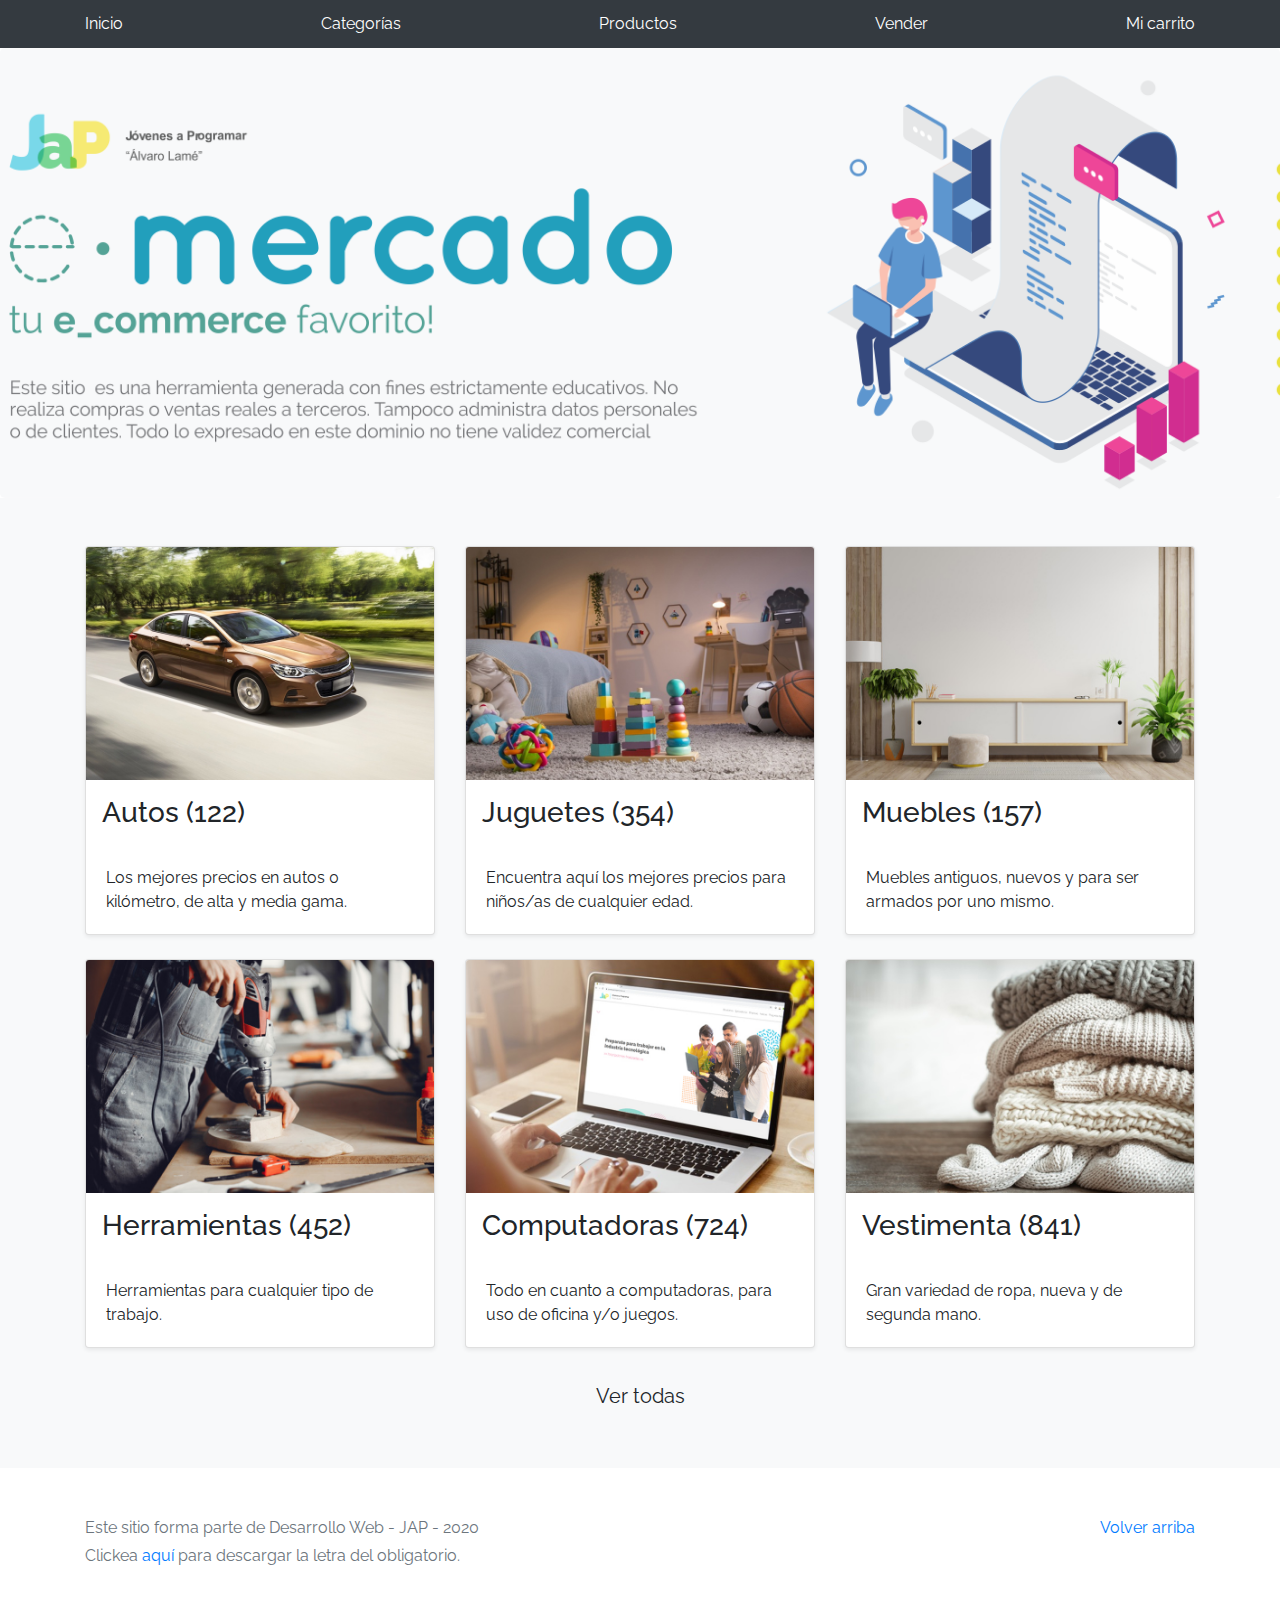
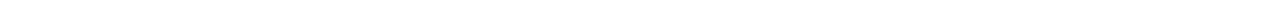
==== index.html @ cc9222b6 "Ingreso al repositorio" ====
<!DOCTYPE html>
<!-- saved from url=(0049)https://getbootstrap.com/docs/4.3/examples/album/ -->
<html lang="en">
  <head>
    <meta http-equiv="Content-Type" content="text/html; charset=UTF-8">
    <meta name="viewport" content="width=device-width, initial-scale=1, shrink-to-fit=no">
    <meta name="description" content="">
    <title>eMercado - Todo lo que busques está aquí</title>

    <link rel="canonical" href="https://getbootstrap.com/docs/4.3/examples/album/">
    <link href="https://fonts.googleapis.com/css?family=Raleway:300,300i,400,400i,700,700i,900,900i" rel="stylesheet">
    <!-- Bootstrap core CSS -->
    <link href="css/bootstrap.min.css" rel="stylesheet">
    <link href="css/styles.css" rel="stylesheet">
  </head>
  <body>
    <nav class="site-header sticky-top py-1 bg-dark">
      <div class="container d-flex flex-column flex-md-row justify-content-between">
        <a class="py-2 d-none d-md-inline-block" href="index.html">Inicio</a>
        <a class="py-2 d-none d-md-inline-block" href="categories.html">Categorías</a>
        <a class="py-2 d-none d-md-inline-block" href="products.html">Productos</a>
        <a class="py-2 d-none d-md-inline-block" href="sell.html">Vender</a>
        <a class="py-2 d-none d-md-inline-block" href="cart.html">Mi carrito</a>
      </div>
    </nav>
    <main role="main">
      <section class="jumbotron text-center">
        <div class="m-5">
          <h1></h1>
        </div>
      </section>
      <div class="album py-5 bg-light">
        <div class="container">
          <div class="row">
            <div class="col-md-4">
              <a href="categories.html" class="card mb-4 shadow-sm custom-card">
                <img class="bd-placeholder-img card-img-top"  src="img/cat1.jpg">
                <h3 class="m-3">Autos (122)</h3>
                <div class="card-body">
                  <p class="card-text">Los mejores precios en autos 0 kilómetro, de alta y media gama.</p>
                </div>
              </a>
            </div>
            <div class="col-md-4">
                <a href="categories.html" class="card mb-4 shadow-sm custom-card">
                  <img class="bd-placeholder-img card-img-top" src="img/cat2.jpg">
                  <h3 class="m-3">Juguetes (354)</h3>
                  <div class="card-body">
                    <p class="card-text">Encuentra aquí los mejores precios para niños/as de cualquier edad.</p>
                  </div>
                </a>
            </div>
            <div class="col-md-4">
                <a href="categories.html" class="card mb-4 shadow-sm custom-card">
                  <img class="bd-placeholder-img card-img-top" src="img/cat3.jpg">
                  <h3 class="m-3">Muebles (157)</h3>
                  <div class="card-body">
                    <p class="card-text">Muebles antiguos, nuevos y para ser armados por uno mismo.</p>
                  </div>
                </a>
            </div>
            <div class="col-md-4">
                <a href="categories.html" class="card mb-4 shadow-sm custom-card">
                  <img class="bd-placeholder-img card-img-top" src="img/cat4.jpg">
                  <h3 class="m-3">Herramientas (452)</h3>
                  <div class="card-body">
                    <p class="card-text">Herramientas para cualquier tipo de trabajo.</p>
                  </div>
                </a>
            </div>
            <div class="col-md-4">
                <a href="categories.html" class="card mb-4 shadow-sm custom-card">
                  <img class="bd-placeholder-img card-img-top" src="img/cat5.jpg">
                  <h3 class="m-3">Computadoras (724)</h3>
                  <div class="card-body">
                    <p class="card-text">Todo en cuanto a computadoras, para uso de oficina y/o juegos.</p>
                  </div>
                </a>
            </div>
            <div class="col-md-4">
                <a href="categories.html" class="card mb-4 shadow-sm custom-card">
                  <img class="bd-placeholder-img card-img-top" src="img/cat6.jpg">
                  <h3 class="m-3">Vestimenta (841)</h3>
                  <div class="card-body">
                    <p class="card-text">Gran variedad de ropa, nueva y de segunda mano.</p>
                  </div>
                </a>
            </div>
          </div>
          <div class="row">
              <a type="button" class="btn btn-light btn-lg btn-block" href="categories.html">Ver todas</a>
          </div>
        </div>
      </div>
    </main>
    <footer class="text-muted">
      <div class="container">
        <p class="float-right">
          <a href="#">Volver arriba</a>
        </p>
        <p>Este sitio forma parte de Desarrollo Web - JAP - 2020</p>
        <p>Clickea <a target="_blank" href="Letra.pdf">aquí</a> para descargar la letra del obligatorio.</p>
      </div>
    </footer>
    <script src="js/jquery-3.4.1.min.js"></script>
    <script src="js/bootstrap.bundle.min.js"></script>
    <script src="js/init.js"></script>
  </body>
</html>
---- css/styles.css ----
.jumbotron, .card-body, .container, .site-header{
    font-family: 'Raleway', serif !important;
}

.jumbotron .display-4{
    font-weight: bold;
}

.jumbotron {
  height: 50vh;
  padding: 5em inherit;
  margin-bottom: 0;
  background-color: #53C0FB;
  background: url('../img/cover_back.png');
  background-size: cover;
  background-position: center;
  background-repeat: no-repeat;
  color: black;
  font-weight: bold;
}

@media (min-width: 768px) {
  .jumbotron {
    padding-top: 6rem;
    padding-bottom: 6rem;
  }
}

.jumbotron p:last-child {
  margin-bottom: 0;
}

.jumbotron-heading {
  font-weight: 300;
}

.jumbotron .container {
  max-width: 40rem;
  background-color: rgba(255, 255, 255, 0.5);
  border-radius: 10px;
  text-shadow: 1px 1px 2px grey;
}

.jumbotron .lead{
  font-size: 38px;
}

footer {
  padding-top: 3rem;
  padding-bottom: 3rem;
}

footer p {
  margin-bottom: .25rem;
}

.site-header a {
  color: white;
  transition: ease-in-out color .15s;
}

.light-text {
  color: white;
}

.site-header .dropdown-menu a {
  color: black;
}

.dropzone{
  border: 2px dashed #0087F7;
  border-radius: 5px;
  background: white;
}

.alert{
  position: fixed;
  top:80px;
  width: 50%;
  left: 50%;
  transform: translate(-50%, 0);
}

.lds-ring {
  display: inline-block;
  position: relative;
  width: 64px;
  height: 64px;
  top:50%;
  left: 50%;
}
.lds-ring div {
  box-sizing: border-box;
  display: block;
  position: absolute;
  width: 51px;
  height: 51px;
  margin: 6px;
  border: 6px solid #fff;
  border-radius: 50%;
  animation: lds-ring 1.2s cubic-bezier(0.5, 0, 0.5, 1) infinite;
  border-color: #fff transparent transparent transparent;
}
.lds-ring div:nth-child(1) {
  animation-delay: -0.45s;
}
.lds-ring div:nth-child(2) {
  animation-delay: -0.3s;
}
.lds-ring div:nth-child(3) {
  animation-delay: -0.15s;
}
@keyframes lds-ring {
  0% {
    transform: rotate(0deg);
  }
  100% {
    transform: rotate(360deg);
  }
}

#spinner-wrapper{
  position: fixed;
  background-color: rgba(0,0,0,0.5);
  width:100%;
  height: 100%;
  top:0;
  left:0;
  z-index: 1021;
  display: none;
}

a.custom-card,
a.custom-card:hover {
  color: inherit;
  text-decoration: inherit;
}

.checked {
  color: orange;
}
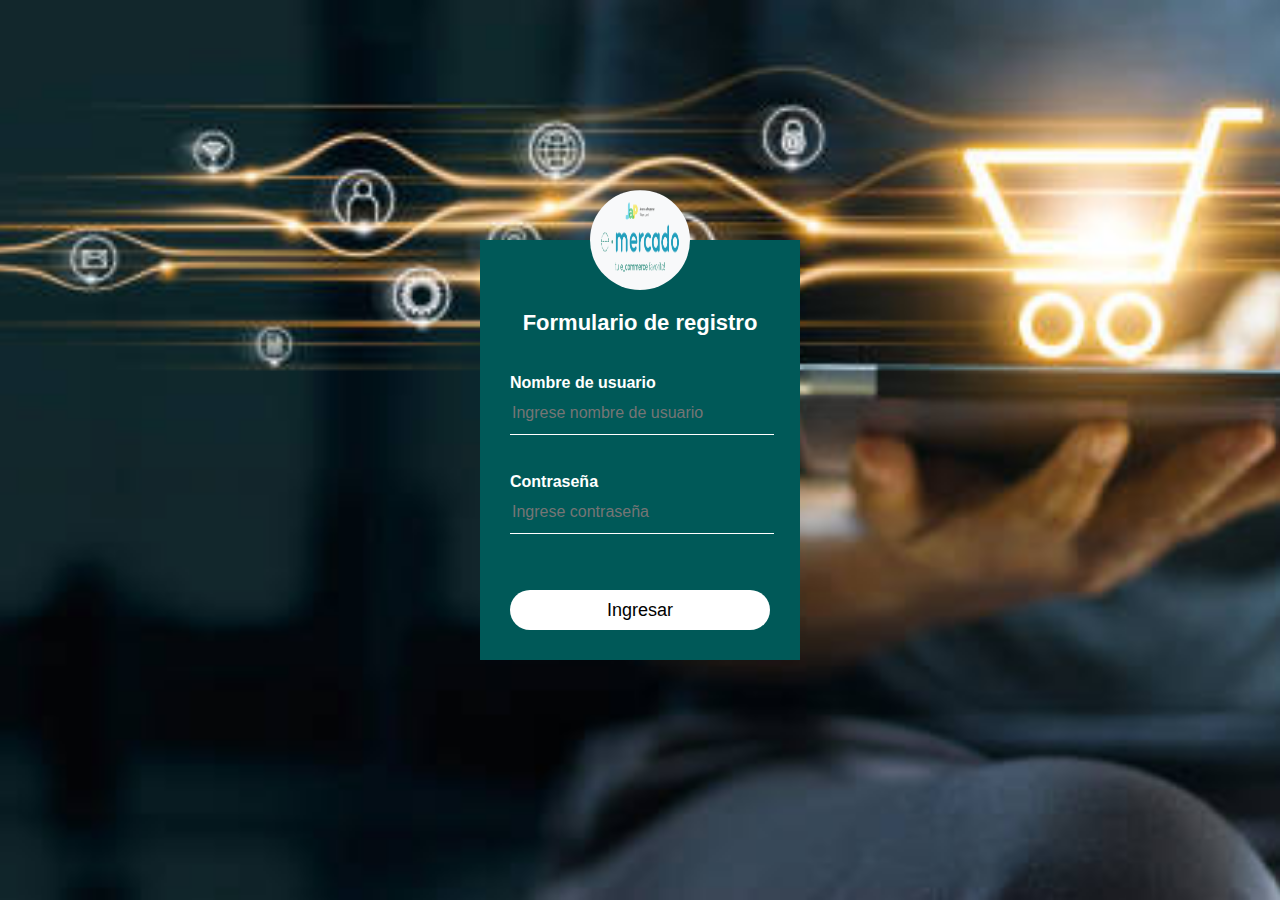
==== commit d4b19f78: "login semi terminado" ====
--- a/index.html
+++ b/index.html
@@ -6,6 +6,8 @@
     <meta name="viewport" content="width=device-width, initial-scale=1, shrink-to-fit=no">
     <meta name="description" content="">
     <title>eMercado - Todo lo que busques está aquí</title>
+    <script src="js/index.js"></script>
+    
 
     <link rel="canonical" href="https://getbootstrap.com/docs/4.3/examples/album/">
     <link href="https://fonts.googleapis.com/css?family=Raleway:300,300i,400,400i,700,700i,900,900i" rel="stylesheet">
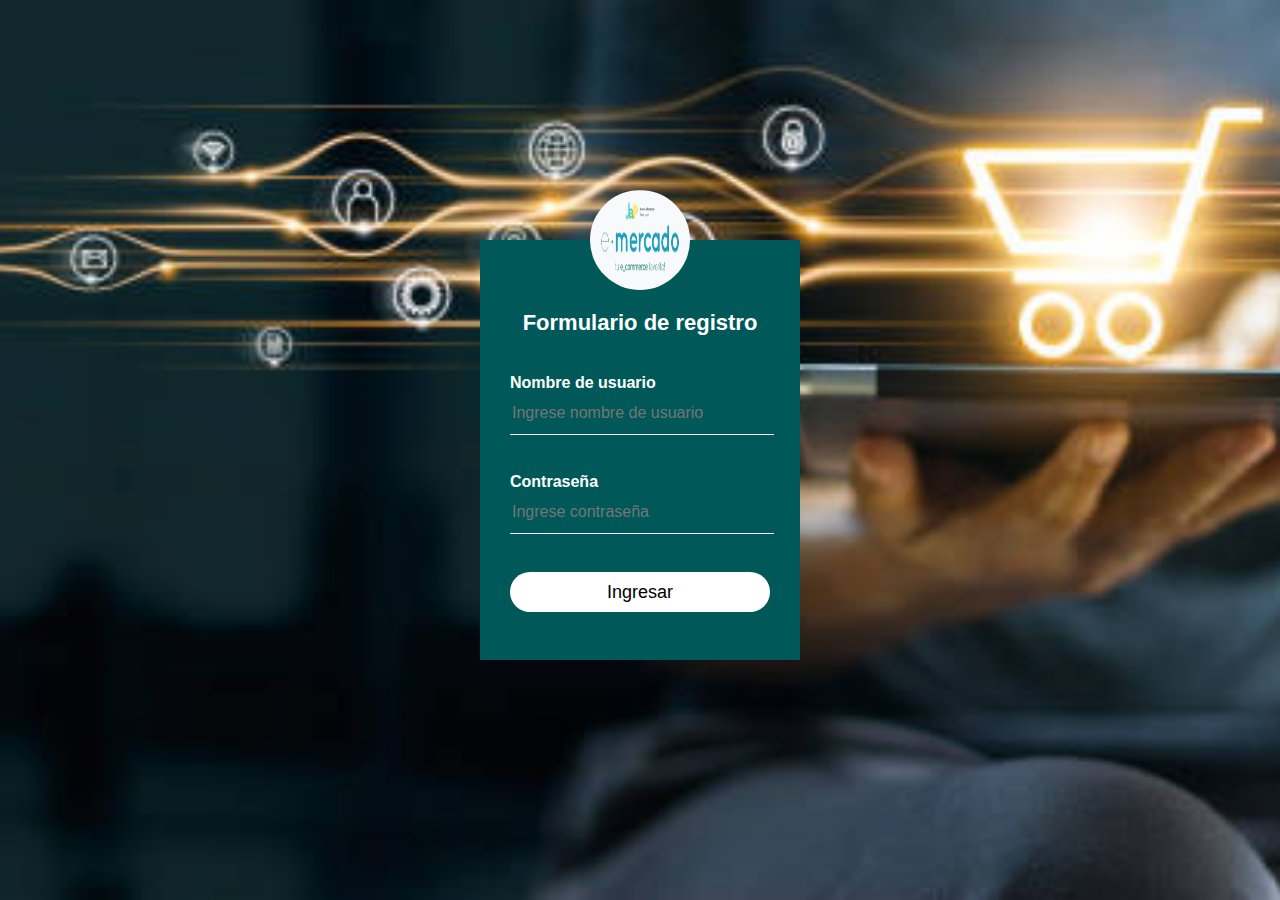
==== commit d1a463e6: "log con google" ====
--- a/index.html
+++ b/index.html
@@ -7,8 +7,11 @@
     <meta name="description" content="">
     <title>eMercado - Todo lo que busques está aquí</title>
     <script src="js/index.js"></script>
-    
-
+    <link rel="stylesheet" href="css/btndesconectar.css">
+    <meta name="google-signin-scope" content="profile email">
+  <meta name="google-signin-client_id" content="748849791590-n914us68i9hsei03qh4ueq1835dlusgj.apps.googleusercontent.com">
+  <script src="https://apis.google.com/js/platform.js?onload=onLoad" async defer></script>
+   
     <link rel="canonical" href="https://getbootstrap.com/docs/4.3/examples/album/">
     <link href="https://fonts.googleapis.com/css?family=Raleway:300,300i,400,400i,700,700i,900,900i" rel="stylesheet">
     <!-- Bootstrap core CSS -->
@@ -16,13 +19,24 @@
     <link href="css/styles.css" rel="stylesheet">
   </head>
   <body>
-    <nav class="site-header sticky-top py-1 bg-dark">
+    
+    <nav class="site-header sticky-top py-1 bg-dark" >
       <div class="container d-flex flex-column flex-md-row justify-content-between">
         <a class="py-2 d-none d-md-inline-block" href="index.html">Inicio</a>
         <a class="py-2 d-none d-md-inline-block" href="categories.html">Categorías</a>
         <a class="py-2 d-none d-md-inline-block" href="products.html">Productos</a>
         <a class="py-2 d-none d-md-inline-block" href="sell.html">Vender</a>
         <a class="py-2 d-none d-md-inline-block" href="cart.html">Mi carrito</a>
+        <div id="usuarioconectado"></div>
+        <button class="btndesconectar" onclick="desconectar()">Desconectar</button>
+       
+     <script>
+
+let usuario = JSON.parse(localStorage.getItem("usuario"));
+document.getElementById("usuarioconectado").innerHTML+="Bienvenido: "+usuario.nombre;
+
+     </script>
+     
       </div>
     </nav>
     <main role="main">
@@ -100,8 +114,7 @@
         <p class="float-right">
           <a href="#">Volver arriba</a>
         </p>
-        <p>Este sitio forma parte de Desarrollo Web - JAP - 2020</p>
-        <p>Clickea <a target="_blank" href="Letra.pdf">aquí</a> para descargar la letra del obligatorio.</p>
+        
       </div>
     </footer>
     <script src="js/jquery-3.4.1.min.js"></script>
--- a/css/btndesconectar.css
+++ b/css/btndesconectar.css
@@ -0,0 +1,14 @@
+.btndesconectar{
+    color:white;
+    background-color: black;
+
+}
+#usuarioconectado{
+
+color: white;
+margin-top: 8px;
+
+
+
+}
+    
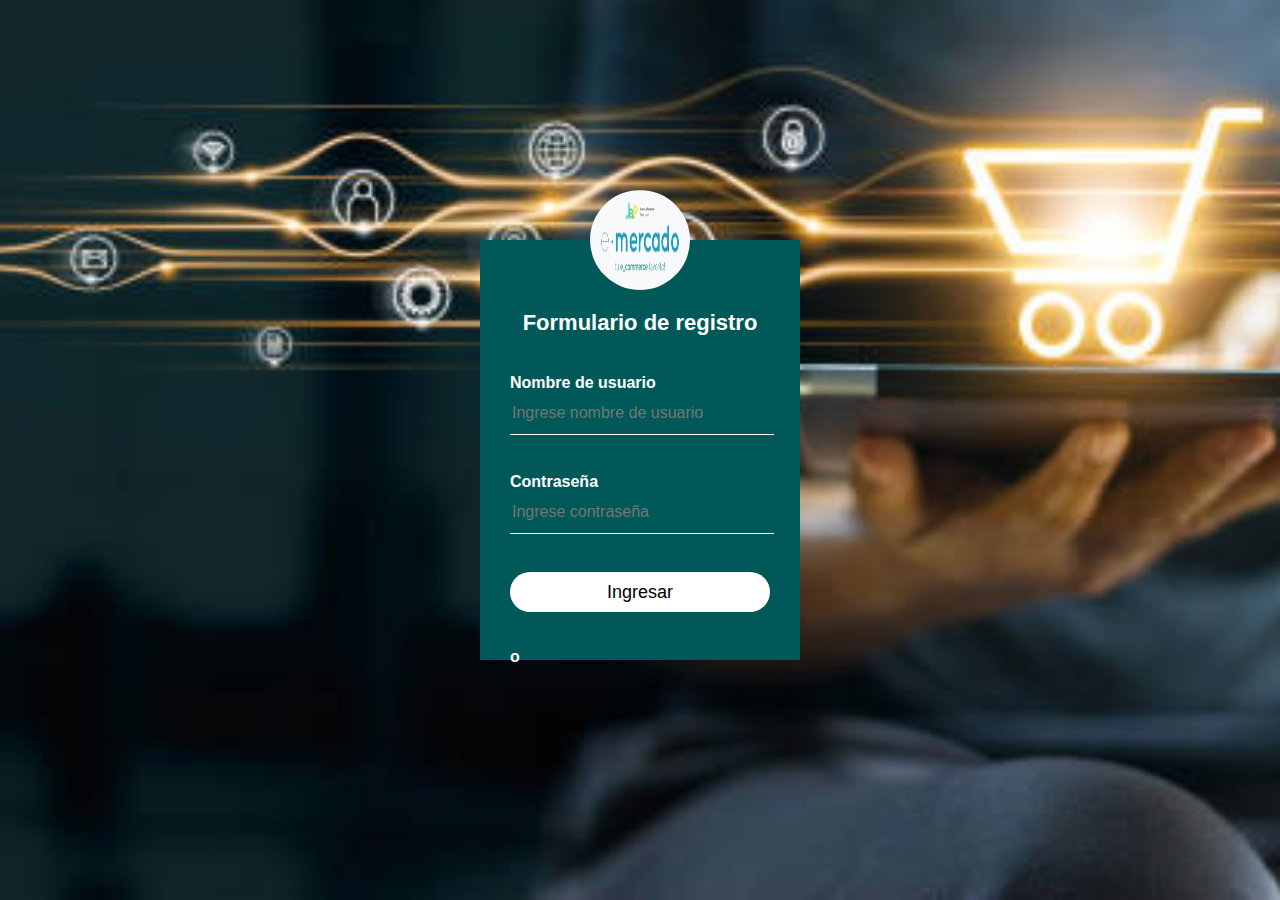
==== commit e581d5b0: "entrega2" ====
--- a/index.html
+++ b/index.html
@@ -30,12 +30,7 @@
         <div id="usuarioconectado"></div>
         <button class="btndesconectar" onclick="desconectar()">Desconectar</button>
        
-     <script>
-
-let usuario = JSON.parse(localStorage.getItem("usuario"));
-document.getElementById("usuarioconectado").innerHTML+="Bienvenido: "+usuario.nombre;
-
-     </script>
+    
      
       </div>
     </nav>
